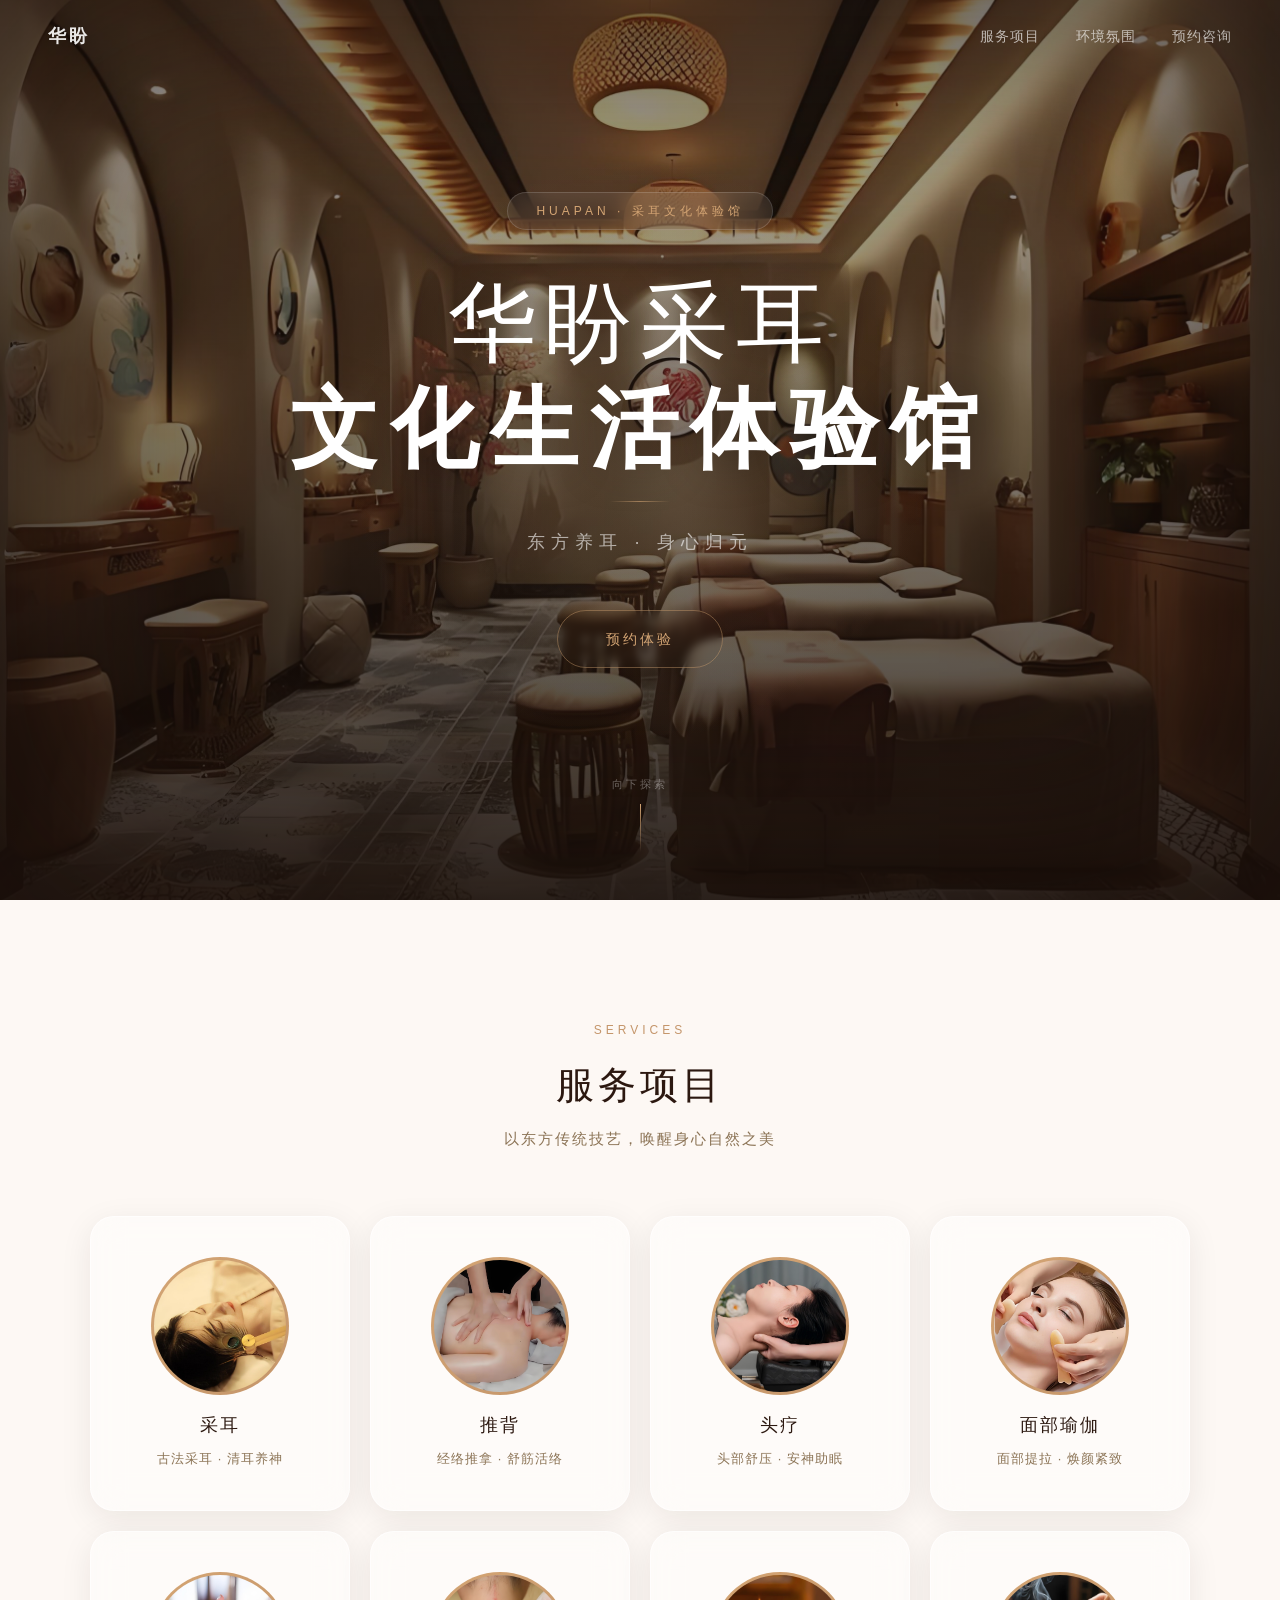
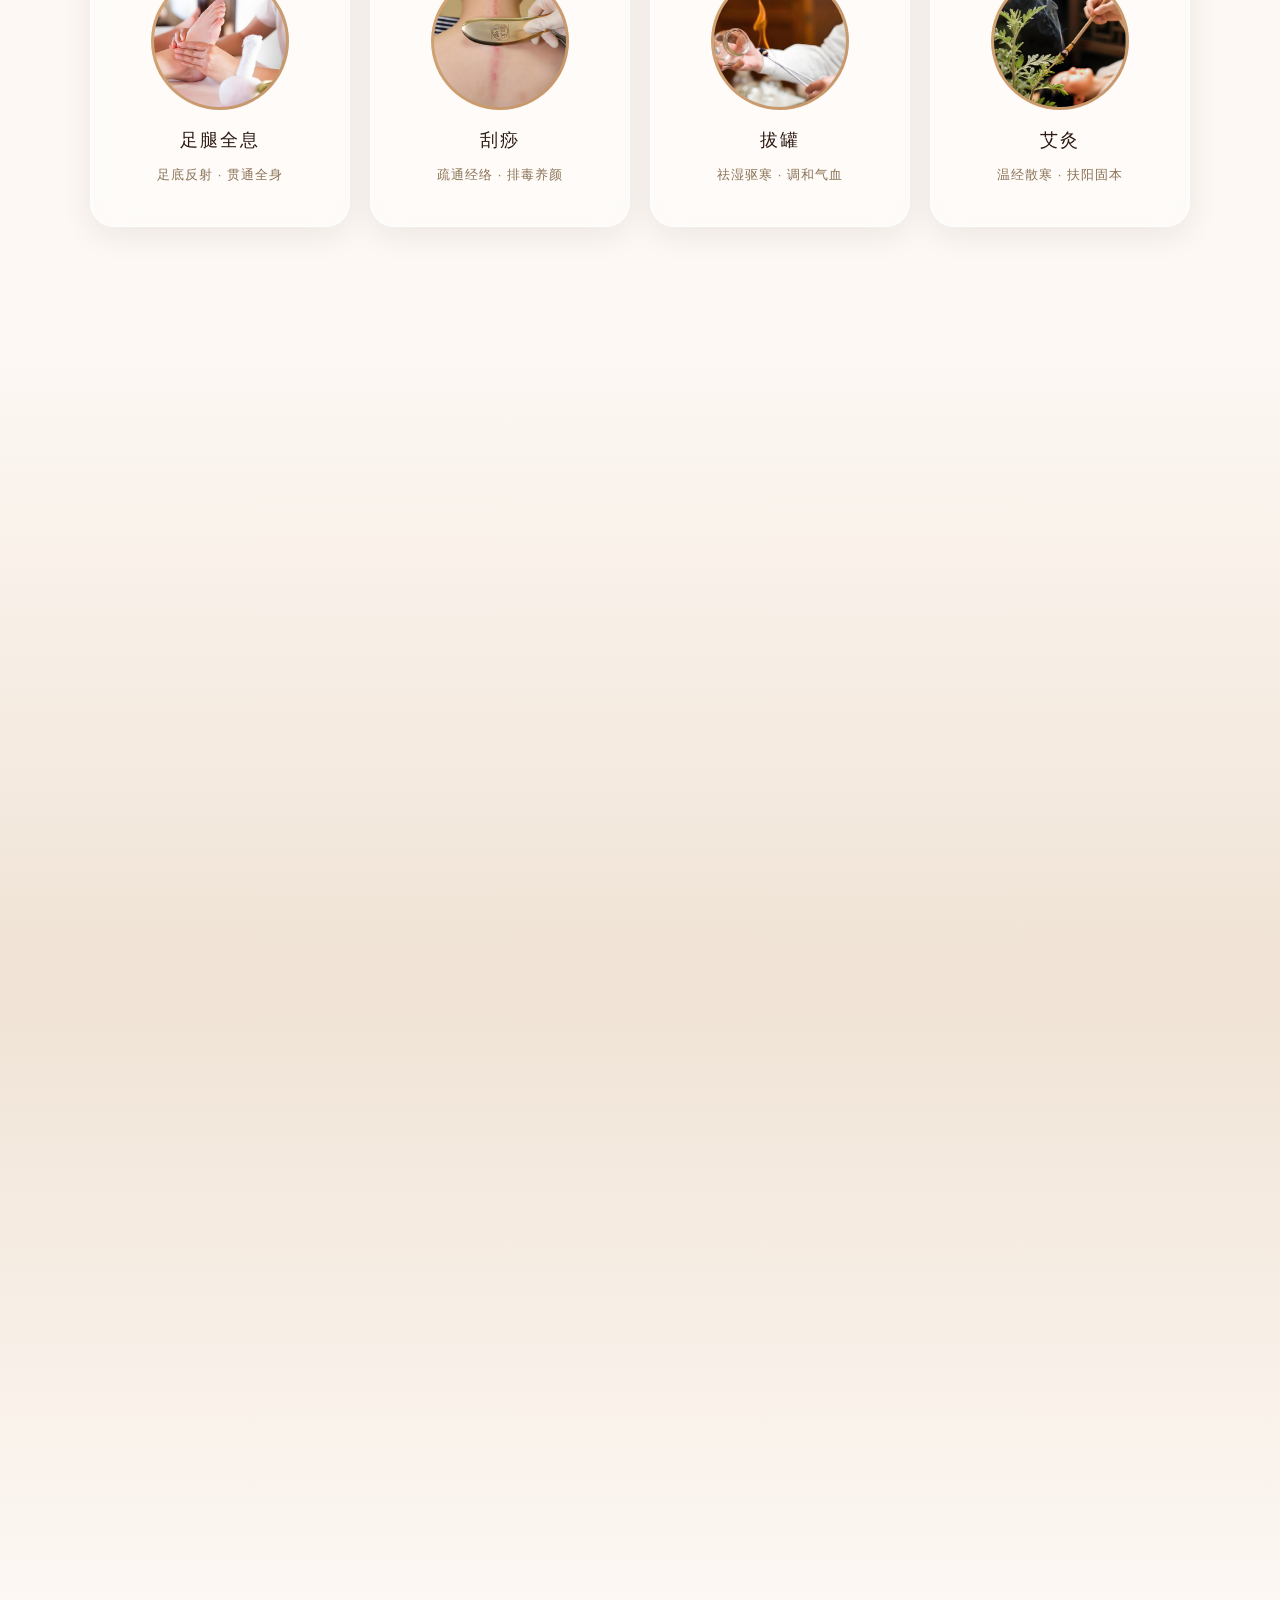
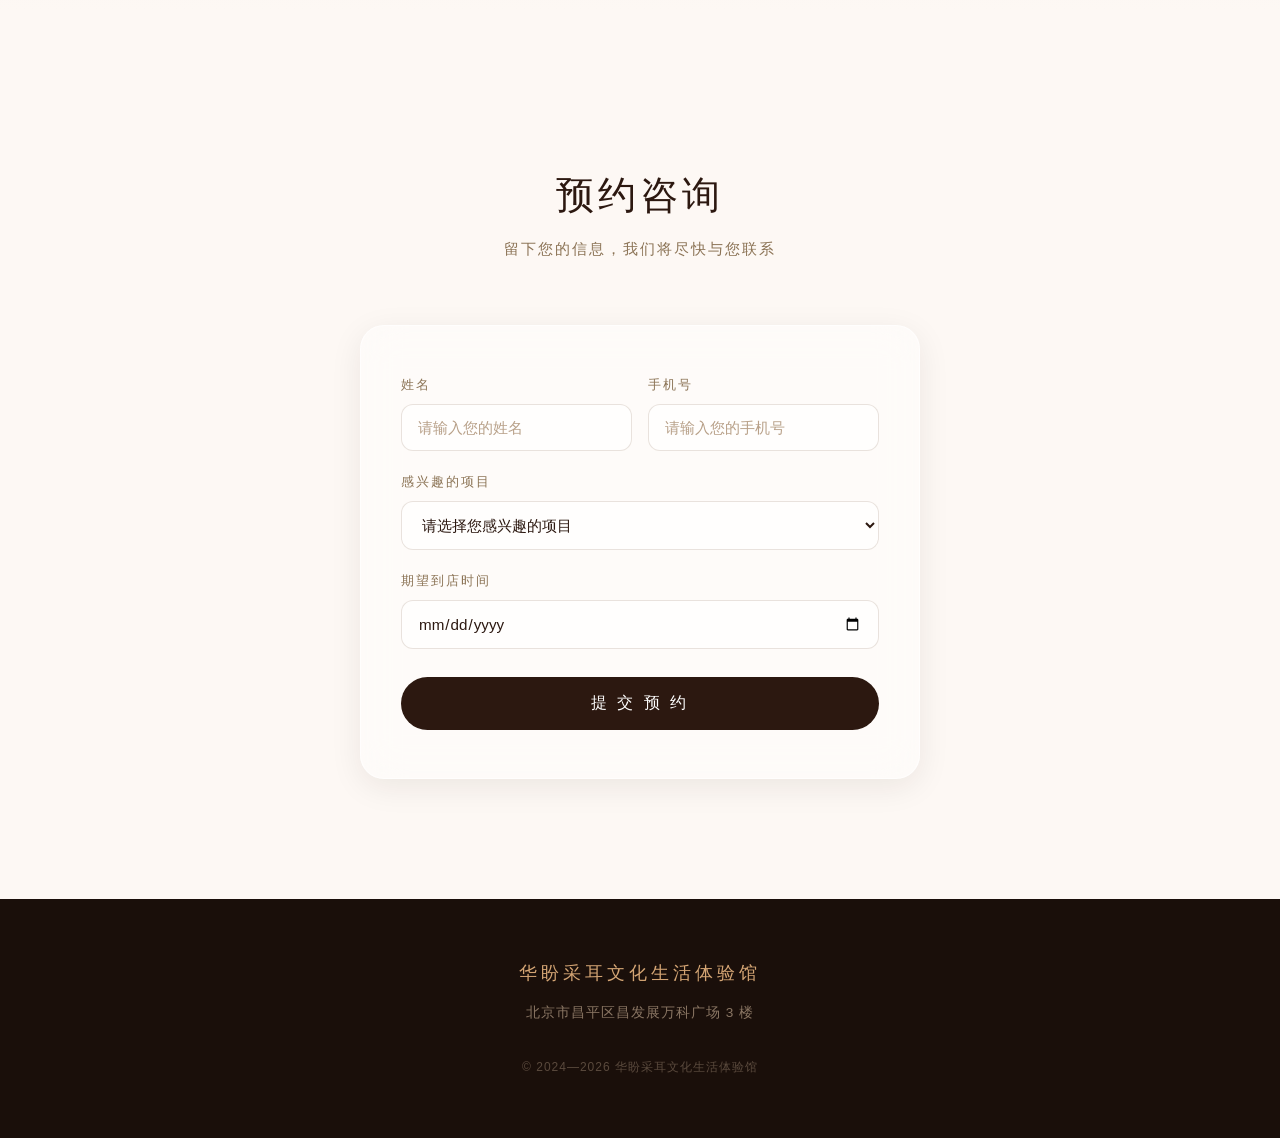
==== index.html @ e4ffefe4 "Add files via upload" ====
<!DOCTYPE html>
<html lang="zh-CN">
<head>
<meta charset="UTF-8">
<meta name="viewport" content="width=device-width, initial-scale=1.0">
<title>华盼采耳文化生活体验馆</title>
<link rel="stylesheet" href="style.css">
</head>
<body>

<!-- Nav -->
<nav id="nav">
  <div class="nav-logo">华盼</div>
  <ul class="nav-links">
    <li><a href="#services">服务项目</a></li>
    <li><a href="#atmosphere">环境氛围</a></li>
    <li><a href="#contact">预约咨询</a></li>
  </ul>
</nav>

<!-- Hero -->
<section class="hero">
  <div class="hero-bg"></div>
  <div class="hero-vignette"></div>
  <div class="hero-glow"></div>
  <div class="hero-content">
    <div class="hero-badge">HUAPAN · 采耳文化体验馆</div>
    <h1>华盼采耳<span>文化生活体验馆</span></h1>
    <div class="hero-divider"></div>
    <p class="hero-slogan">东方养耳 · 身心归元</p>
    <a href="#contact" class="hero-cta">预约体验</a>
  </div>
  <div class="scroll-hint">
    <span>向下探索</span>
    <div class="scroll-line"></div>
  </div>
</section>

<!-- Services -->
<section class="services" id="services">
  <p class="section-label reveal">Services</p>
  <h2 class="section-title reveal">服务项目</h2>
  <p class="section-subtitle reveal">以东方传统技艺，唤醒身心自然之美</p>
  <div class="services-grid">
    <div class="service-card reveal">
      <div class="service-icon"><img src="images/服务/采耳.png" alt="采耳" loading="lazy"></div>
      <h3>采耳</h3>
      <p>古法采耳 · 清耳养神</p>
    </div>
    <div class="service-card reveal">
      <div class="service-icon"><img src="images/服务/背部.png" alt="推背" loading="lazy"></div>
      <h3>推背</h3>
      <p>经络推拿 · 舒筋活络</p>
    </div>
    <div class="service-card reveal">
      <div class="service-icon"><img src="images/服务/头疗.png" alt="头疗" loading="lazy"></div>
      <h3>头疗</h3>
      <p>头部舒压 · 安神助眠</p>
    </div>
    <div class="service-card reveal">
      <div class="service-icon"><img src="images/服务/面部.png" alt="面部瑜伽" loading="lazy"></div>
      <h3>面部瑜伽</h3>
      <p>面部提拉 · 焕颜紧致</p>
    </div>
    <div class="service-card reveal">
      <div class="service-icon"><img src="images/服务/足腿.png" alt="足腿全息" loading="lazy"></div>
      <h3>足腿全息</h3>
      <p>足底反射 · 贯通全身</p>
    </div>
    <div class="service-card reveal">
      <div class="service-icon"><img src="images/服务/刮痧.png" alt="刮痧" loading="lazy"></div>
      <h3>刮痧</h3>
      <p>疏通经络 · 排毒养颜</p>
    </div>
    <div class="service-card reveal">
      <div class="service-icon"><img src="images/服务/拔罐.png" alt="拔罐" loading="lazy"></div>
      <h3>拔罐</h3>
      <p>祛湿驱寒 · 调和气血</p>
    </div>
    <div class="service-card reveal">
      <div class="service-icon"><img src="images/服务/艾灸.png" alt="艾灸" loading="lazy"></div>
      <h3>艾灸</h3>
      <p>温经散寒 · 扶阳固本</p>
    </div>
  </div>
</section>

<!-- Atmosphere -->
<section class="atmosphere" id="atmosphere">
  <p class="section-label reveal">Atmosphere</p>
  <h2 class="section-title reveal">环境氛围</h2>
  <p class="section-subtitle reveal">于繁华都市中，觅一处身心栖息之地</p>
  <div class="atmo-grid">
    <div class="atmo-card reveal">
      <img src="images/3.jpg" alt="雅致空间" loading="lazy">
      <div class="atmo-text"><h3>雅致空间</h3><p>静谧怡人的东方美学空间</p></div>
    </div>
    <div class="atmo-card reveal">
      <img src="images/2.jpg" alt="匠心技艺" loading="lazy">
      <div class="atmo-text"><h3>匠心技艺</h3><p>传承古法，每一触皆用心</p></div>
    </div>
    <div class="atmo-card large reveal">
      <img src="images/广场.png" alt="便利抵达" loading="lazy">
      <div class="atmo-text"><h3>便利抵达</h3><p>北京市昌平区昌发展万科广场3楼，繁华商圈中的静谧角落</p></div>
    </div>
  </div>
</section>

<!-- Contact -->
<section class="contact" id="contact">
  <p class="section-label reveal">Contact</p>
  <h2 class="section-title reveal">预约咨询</h2>
  <p class="section-subtitle reveal">留下您的信息，我们将尽快与您联系</p>
  <div class="form-container reveal">
    <form id="contactForm">
      <div class="form-row">
        <div class="form-group">
          <label>姓名</label>
          <input type="text" name="name" placeholder="请输入您的姓名" required>
        </div>
        <div class="form-group">
          <label>手机号</label>
          <input type="tel" name="phone" placeholder="请输入您的手机号" required pattern="^1[3-9]\d{9}$">
        </div>
      </div>
      <div class="form-group">
        <label>感兴趣的项目</label>
        <select name="interest" required>
          <option value="" disabled selected>请选择您感兴趣的项目</option>
          <option value="采耳">采耳</option>
          <option value="推背">推背</option>
          <option value="头疗">头疗</option>
          <option value="面部瑜伽">面部瑜伽</option>
          <option value="足腿全息">足腿全息</option>
          <option value="刮痧">刮痧</option>
          <option value="拔罐">拔罐</option>
          <option value="艾灸">艾灸</option>
          <option value="综合咨询">综合咨询</option>
        </select>
      </div>
      <div class="form-group">
        <label>期望到店时间</label>
        <input type="date" name="visitDate" required>
      </div>
      <button type="submit" class="form-submit">提 交 预 约</button>
    </form>
    <div class="form-success" id="formSuccess">
      <svg viewBox="0 0 56 56" fill="none"><circle cx="28" cy="28" r="26" stroke="currentColor" stroke-width="2"/><path d="M18 28l7 7 13-13" stroke="currentColor" stroke-width="2" stroke-linecap="round" stroke-linejoin="round"/></svg>
      <h3>提交成功</h3>
      <p>感谢您的关注，我们将尽快与您联系</p>
    </div>
  </div>
</section>

<!-- Footer -->
<footer>
  <div class="footer-brand">华盼采耳文化生活体验馆</div>
  <div class="footer-addr">北京市昌平区昌发展万科广场 3 楼</div>
  <div class="footer-copy">© 2024—2026 华盼采耳文化生活体验馆</div>
</footer>

<script src="script.js"></script>
</body>
</html>
---- style.css ----
*, *::before, *::after { box-sizing: border-box; margin: 0; padding: 0; }

:root {
  --wood-deep: #1A0F0A;
  --wood-dark: #2C1810;
  --wood-mid: #6B4226;
  --wood-warm: #A67C52;
  --wood-light: #C4956A;
  --wood-gold: #D4A574;
  --bg-cream: #FDF8F4;
  --bg-warm: #F5EDE4;
  --white: #FFFFFF;
  --glass-bg: rgba(255, 255, 255, 0.45);
  --glass-border: rgba(255, 255, 255, 0.6);
  --glass-shadow: 0 8px 32px rgba(44, 24, 16, 0.08);
  --text-primary: #2C1810;
  --text-secondary: #8B7355;
  --text-light: #B8A088;
  --accent: #D4A574;
  --radius-lg: 24px;
  --radius-md: 16px;
  --radius-sm: 12px;
}

html { scroll-behavior: smooth; font-size: 16px; }

body {
  font-family: "PingFang SC", "Hiragino Sans GB", "Microsoft YaHei", -apple-system, BlinkMacSystemFont, sans-serif;
  color: var(--text-primary);
  background: var(--bg-cream);
  line-height: 1.7;
  -webkit-font-smoothing: antialiased;
  overflow-x: hidden;
}

/* ===== Nav ===== */
nav {
  position: fixed; top: 0; left: 0; right: 0; z-index: 100;
  padding: 0 48px; height: 72px;
  display: flex; align-items: center; justify-content: space-between;
  transition: all 0.5s cubic-bezier(0.16, 1, 0.3, 1);
}
nav.scrolled {
  background: rgba(253, 248, 244, 0.88);
  backdrop-filter: saturate(180%) blur(20px);
  -webkit-backdrop-filter: saturate(180%) blur(20px);
  border-bottom: 1px solid rgba(107, 66, 38, 0.08);
  height: 60px;
}
nav.scrolled .nav-logo { color: var(--wood-dark); }
nav.scrolled .nav-links a { color: var(--text-secondary); }
.nav-logo { font-size: 1.15rem; font-weight: 600; color: rgba(255,255,255,0.9); letter-spacing: 3px; transition: color 0.4s; }
.nav-links { display: flex; gap: 36px; list-style: none; }
.nav-links a {
  text-decoration: none; color: rgba(255,255,255,0.65);
  font-size: 0.875rem; transition: color 0.3s; letter-spacing: 1px;
}
.nav-links a:hover { color: var(--wood-gold); }

/* ===== Hero ===== */
.hero {
  min-height: 100vh; display: flex; align-items: center; justify-content: center;
  text-align: center; position: relative; padding: 80px 40px 120px;
  overflow: hidden;
}
.hero-bg {
  position: absolute; inset: 0; z-index: 0;
  background: url('images/头图.jpg') center/cover no-repeat;
}
.hero-bg::after {
  content: ''; position: absolute; inset: 0;
  background: linear-gradient(180deg, rgba(26,15,10,0.3) 0%, rgba(26,15,10,0.55) 50%, rgba(26,15,10,0.85) 100%);
}
.hero-vignette {
  position: absolute; inset: 0; z-index: 1; pointer-events: none;
  box-shadow: inset 0 0 200px 60px rgba(26,15,10,0.6);
}
.hero-glow {
  position: absolute; top: 50%; left: 50%; transform: translate(-50%, -50%);
  width: 600px; height: 600px; z-index: 1; pointer-events: none;
  background: radial-gradient(circle, rgba(212,165,116,0.08) 0%, transparent 70%);
  animation: pulseGlow 6s ease-in-out infinite;
}
@keyframes pulseGlow {
  0%, 100% { opacity: 0.6; transform: translate(-50%, -50%) scale(1); }
  50% { opacity: 1; transform: translate(-50%, -50%) scale(1.1); }
}
.hero-content { position: relative; z-index: 2; max-width: 860px; }
.hero-badge {
  display: inline-block; padding: 8px 28px;
  background: rgba(255, 255, 255, 0.08); backdrop-filter: blur(12px);
  -webkit-backdrop-filter: blur(12px);
  border: 1px solid rgba(255, 255, 255, 0.15);
  border-radius: 100px; font-size: 0.75rem; color: var(--wood-gold);
  letter-spacing: 4px; margin-bottom: 40px; text-transform: uppercase;
}
.hero h1 {
  font-size: clamp(2.8rem, 7vw, 5.5rem); font-weight: 200;
  color: var(--white); letter-spacing: 8px; line-height: 1.2; margin-bottom: 20px;
  text-shadow: 0 4px 40px rgba(0,0,0,0.3);
}
.hero h1 span { display: block; font-weight: 600; letter-spacing: 12px; }
.hero-divider {
  width: 60px; height: 1px; background: linear-gradient(90deg, transparent, var(--wood-gold), transparent);
  margin: 0 auto 24px; opacity: 0.6;
}
.hero-slogan {
  font-size: clamp(0.95rem, 2vw, 1.15rem); color: rgba(255,255,255,0.6);
  letter-spacing: 6px; font-weight: 300; margin-bottom: 52px;
}
.hero-cta {
  display: inline-flex; align-items: center; gap: 12px;
  padding: 16px 48px;
  background: transparent; color: var(--wood-gold);
  border: 1px solid rgba(212, 165, 116, 0.4);
  border-radius: 100px; font-size: 0.9rem; cursor: pointer;
  letter-spacing: 3px; transition: all 0.4s cubic-bezier(0.16, 1, 0.3, 1); text-decoration: none;
  backdrop-filter: blur(4px);
}
.hero-cta:hover {
  background: var(--wood-gold); color: var(--wood-deep);
  border-color: var(--wood-gold);
  transform: translateY(-2px); box-shadow: 0 12px 40px rgba(212, 165, 116, 0.25);
}
.scroll-hint {
  position: absolute; bottom: 48px; left: 50%; transform: translateX(-50%); z-index: 2;
  display: flex; flex-direction: column; align-items: center; gap: 10px;
  color: rgba(255,255,255,0.35); font-size: 0.7rem; letter-spacing: 3px;
}
.scroll-line { width: 1px; height: 48px; background: linear-gradient(to bottom, var(--wood-gold), transparent); animation: scrollHint 2.5s ease infinite; }
@keyframes scrollHint {
  0%, 100% { transform: scaleY(1); opacity: 0.4; }
  50% { transform: scaleY(1.3); opacity: 0.9; }
}

/* ===== Section Common ===== */
section { padding: 120px 40px; }
.section-label {
  text-align: center; font-size: 0.75rem; letter-spacing: 4px;
  color: var(--wood-light); text-transform: uppercase; margin-bottom: 12px;
}
.section-title {
  text-align: center; font-size: clamp(1.8rem, 3vw, 2.5rem);
  font-weight: 300; color: var(--wood-dark); letter-spacing: 4px; margin-bottom: 8px;
}
.section-subtitle {
  text-align: center; color: var(--text-secondary); font-size: 0.95rem;
  letter-spacing: 2px; margin-bottom: 64px; font-weight: 300;
}

/* ===== Services ===== */
.services { background: var(--bg-cream); }
.services-grid {
  display: grid; grid-template-columns: repeat(4, 1fr); gap: 20px;
  max-width: 1100px; margin: 0 auto;
}
.service-card {
  background: var(--glass-bg); backdrop-filter: blur(16px);
  -webkit-backdrop-filter: blur(16px);
  border: 1px solid var(--glass-border);
  border-radius: var(--radius-lg);
  padding: 40px 24px; text-align: center;
  transition: all 0.4s cubic-bezier(0.16, 1, 0.3, 1);
  cursor: default;
  box-shadow: var(--glass-shadow);
}
.service-card:hover {
  transform: translateY(-8px);
  box-shadow: 0 20px 48px rgba(44, 24, 16, 0.12);
  background: rgba(255, 255, 255, 0.65);
}
.service-icon {
  width: 138px; height: 138px; margin: 0 auto 16px;
  display: flex; align-items: center; justify-content: center;
  background: linear-gradient(135deg, var(--wood-gold), var(--wood-light));
  border-radius: 50%; overflow: hidden; padding: 3px;
}
.service-icon img {
  width: 100%; height: 100%; object-fit: cover; border-radius: 50%; display: block;
}
.service-card h3 {
  font-size: 1.1rem; font-weight: 500; color: var(--wood-dark);
  letter-spacing: 2px; margin-bottom: 8px;
}
.service-card p { font-size: 0.8rem; color: var(--text-secondary); letter-spacing: 1px; }

/* ===== Atmosphere ===== */
.atmosphere {
  background: linear-gradient(180deg, var(--bg-cream) 0%, #F0E3D5 50%, var(--bg-cream) 100%);
  position: relative; overflow: hidden;
}
.atmo-grid {
  display: grid; grid-template-columns: 1fr 1fr; gap: 24px;
  max-width: 1000px; margin: 0 auto;
}
.atmo-card {
  border-radius: var(--radius-lg); overflow: hidden; position: relative;
  aspect-ratio: 4/3; box-shadow: var(--glass-shadow);
}
.atmo-card img {
  width: 100%; height: 100%; object-fit: cover;
  transition: transform 0.6s cubic-bezier(0.16, 1, 0.3, 1);
}
.atmo-card:hover img { transform: scale(1.06); }
.atmo-card.large { grid-column: 1 / -1; aspect-ratio: 16/7; }
.atmo-text {
  position: absolute; bottom: 0; left: 0; right: 0;
  padding: 40px 32px;
  background: linear-gradient(to top, rgba(26,15,10,0.7) 0%, rgba(26,15,10,0.2) 60%, transparent 100%);
  color: var(--white);
  transition: padding 0.3s;
}
.atmo-card:hover .atmo-text { padding-bottom: 48px; }
.atmo-text h3 { font-size: 1.3rem; font-weight: 400; letter-spacing: 3px; margin-bottom: 4px; }
.atmo-text p { font-size: 0.85rem; opacity: 0.85; letter-spacing: 1px; }

/* ===== Form ===== */
.contact { background: var(--bg-cream); }
.form-container {
  max-width: 560px; margin: 0 auto;
  background: var(--glass-bg); backdrop-filter: blur(20px);
  -webkit-backdrop-filter: blur(20px);
  border: 1px solid var(--glass-border);
  border-radius: var(--radius-lg);
  padding: 48px 40px;
  box-shadow: var(--glass-shadow);
}
.form-row { display: grid; grid-template-columns: 1fr 1fr; gap: 16px; }
.form-group { margin-bottom: 20px; }
.form-group.full { grid-column: 1 / -1; }
.form-group label {
  display: block; font-size: 0.8rem; color: var(--text-secondary);
  letter-spacing: 2px; margin-bottom: 8px;
}
.form-group input,
.form-group select {
  width: 100%; padding: 14px 16px;
  background: rgba(255, 255, 255, 0.7); border: 1px solid rgba(107, 66, 38, 0.15);
  border-radius: var(--radius-sm); font-size: 0.95rem; color: var(--text-primary);
  font-family: inherit; transition: all 0.3s; outline: none;
}
.form-group input:focus,
.form-group select:focus {
  border-color: var(--wood-light); background: var(--white);
  box-shadow: 0 0 0 3px rgba(196, 149, 106, 0.12);
}
.form-group input::placeholder { color: var(--text-light); }
.form-submit {
  width: 100%; padding: 16px; margin-top: 8px;
  background: var(--wood-dark); color: var(--white);
  border: none; border-radius: 100px; font-size: 1rem;
  cursor: pointer; letter-spacing: 3px; font-family: inherit;
  transition: all 0.3s;
}
.form-submit:hover { background: var(--wood-mid); transform: translateY(-2px); box-shadow: 0 12px 32px rgba(44, 24, 16, 0.2); }
.form-submit:disabled { opacity: 0.5; cursor: not-allowed; transform: none; }
.form-success {
  display: none; text-align: center; padding: 32px 0;
}
.form-success.show { display: block; }
.form-success svg { width: 56px; height: 56px; color: var(--wood-light); margin-bottom: 16px; }
.form-success h3 { font-size: 1.3rem; font-weight: 400; color: var(--wood-dark); letter-spacing: 2px; margin-bottom: 8px; }
.form-success p { color: var(--text-secondary); font-size: 0.9rem; }

/* ===== Footer ===== */
footer {
  padding: 60px 40px; text-align: center; background: var(--wood-deep); color: var(--text-light);
}
footer .footer-brand { font-size: 1.1rem; letter-spacing: 4px; color: var(--wood-gold); margin-bottom: 12px; }
footer .footer-addr { font-size: 0.85rem; letter-spacing: 1px; line-height: 1.8; opacity: 0.7; }
footer .footer-copy { margin-top: 32px; font-size: 0.75rem; opacity: 0.4; letter-spacing: 1px; }

/* ===== Animations ===== */
.reveal { opacity: 0; transform: translateY(40px); transition: all 0.8s cubic-bezier(0.16, 1, 0.3, 1); }
.reveal.visible { opacity: 1; transform: translateY(0); }

/* ===== Responsive ===== */
@media (max-width: 900px) {
  .services-grid { grid-template-columns: repeat(2, 1fr); }
  .atmo-grid { grid-template-columns: 1fr; }
  .form-row { grid-template-columns: 1fr; }
  nav { padding: 0 24px; }
  section { padding: 80px 20px; }
  .hero { padding: 60px 20px 100px; }
  .form-container { padding: 32px 24px; }
}
@media (max-width: 480px) {
  .services-grid { grid-template-columns: 1fr; }
  .nav-links { display: none; }
  .hero h1 { letter-spacing: 4px; }
  .hero h1 span { letter-spacing: 6px; }
}
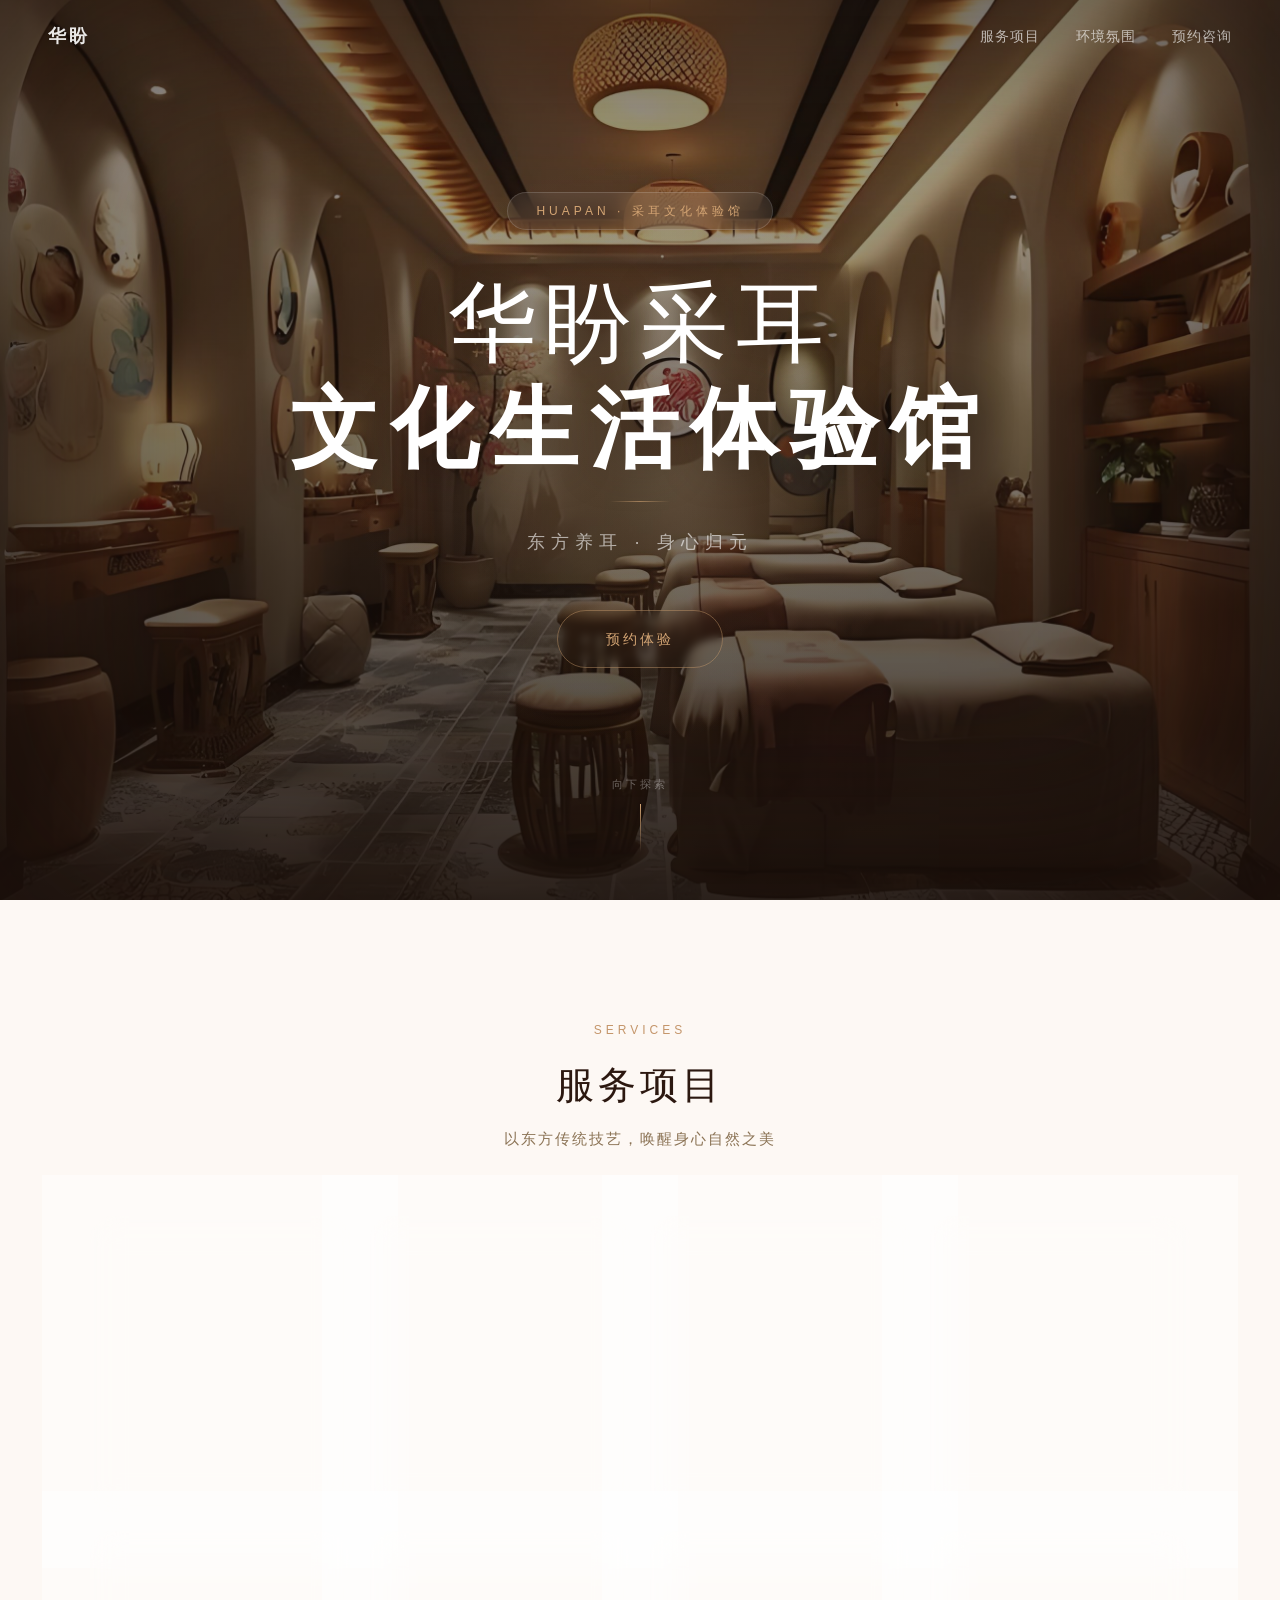
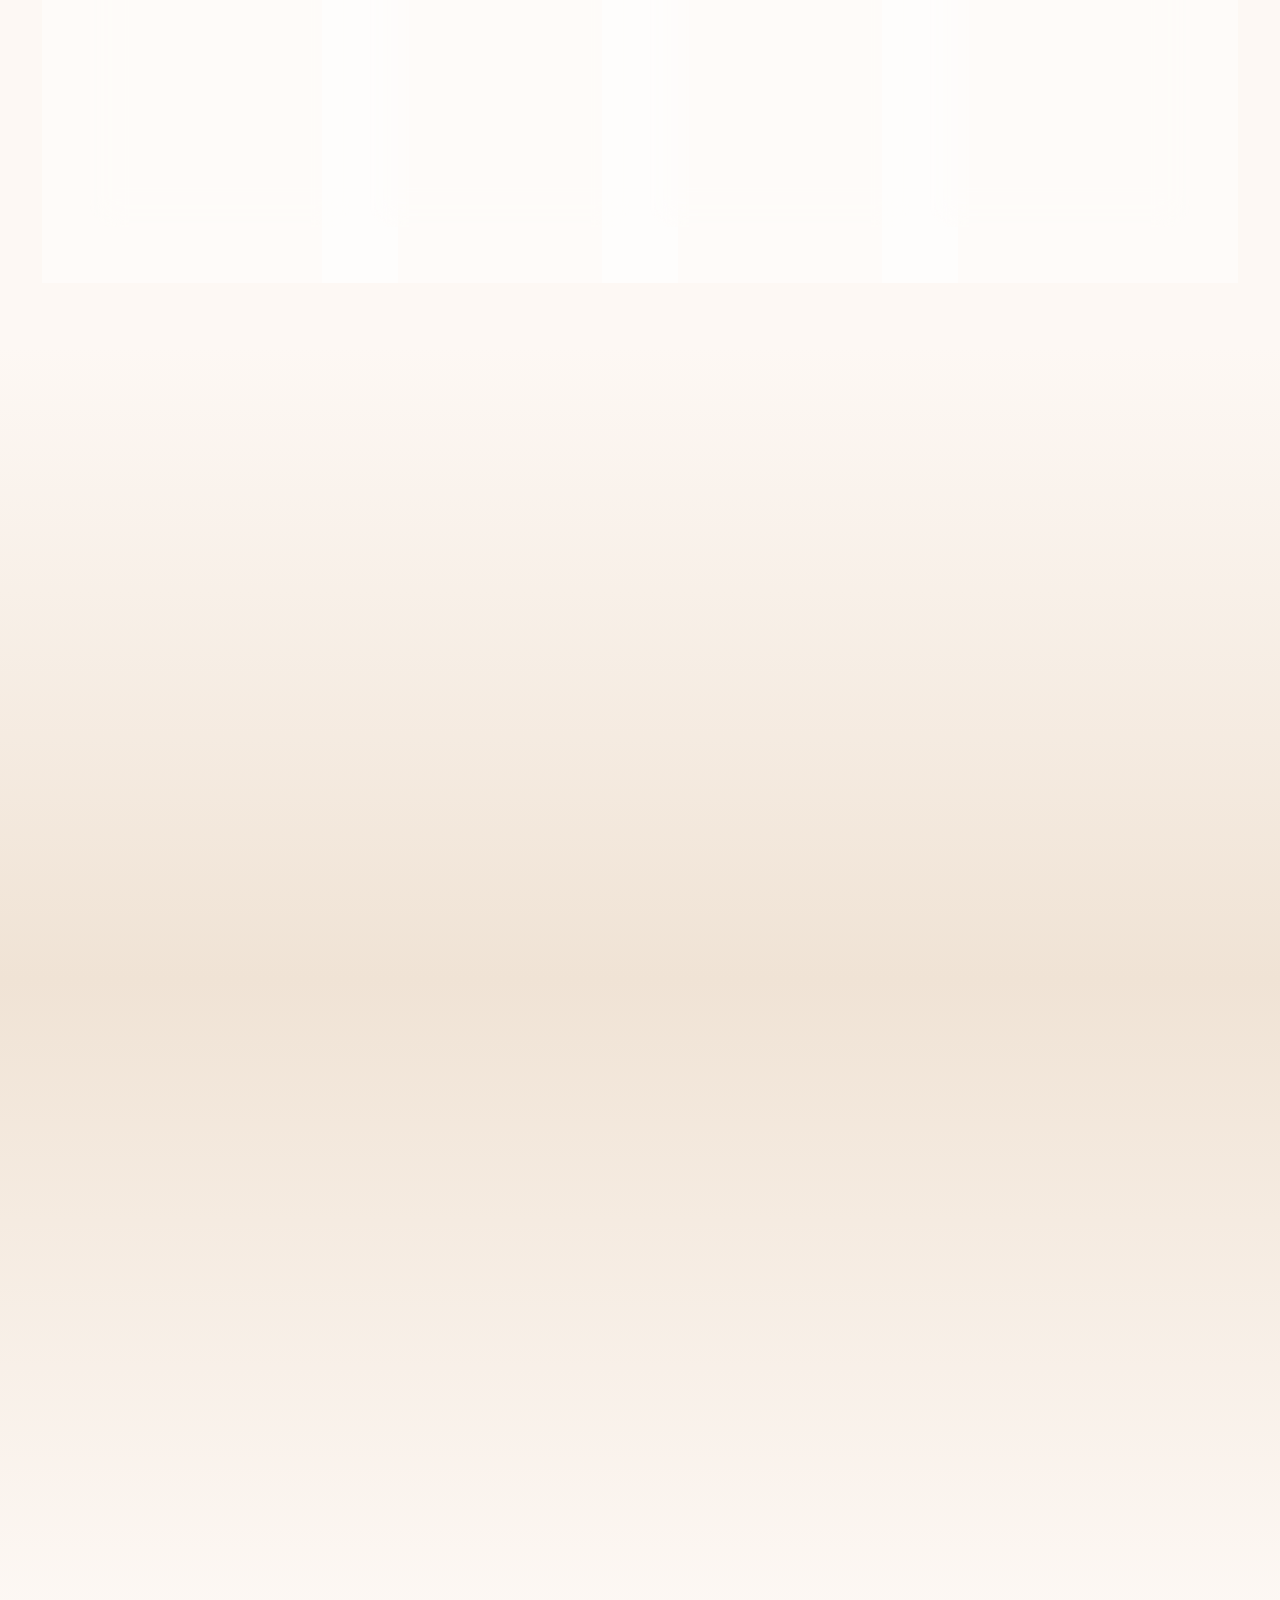
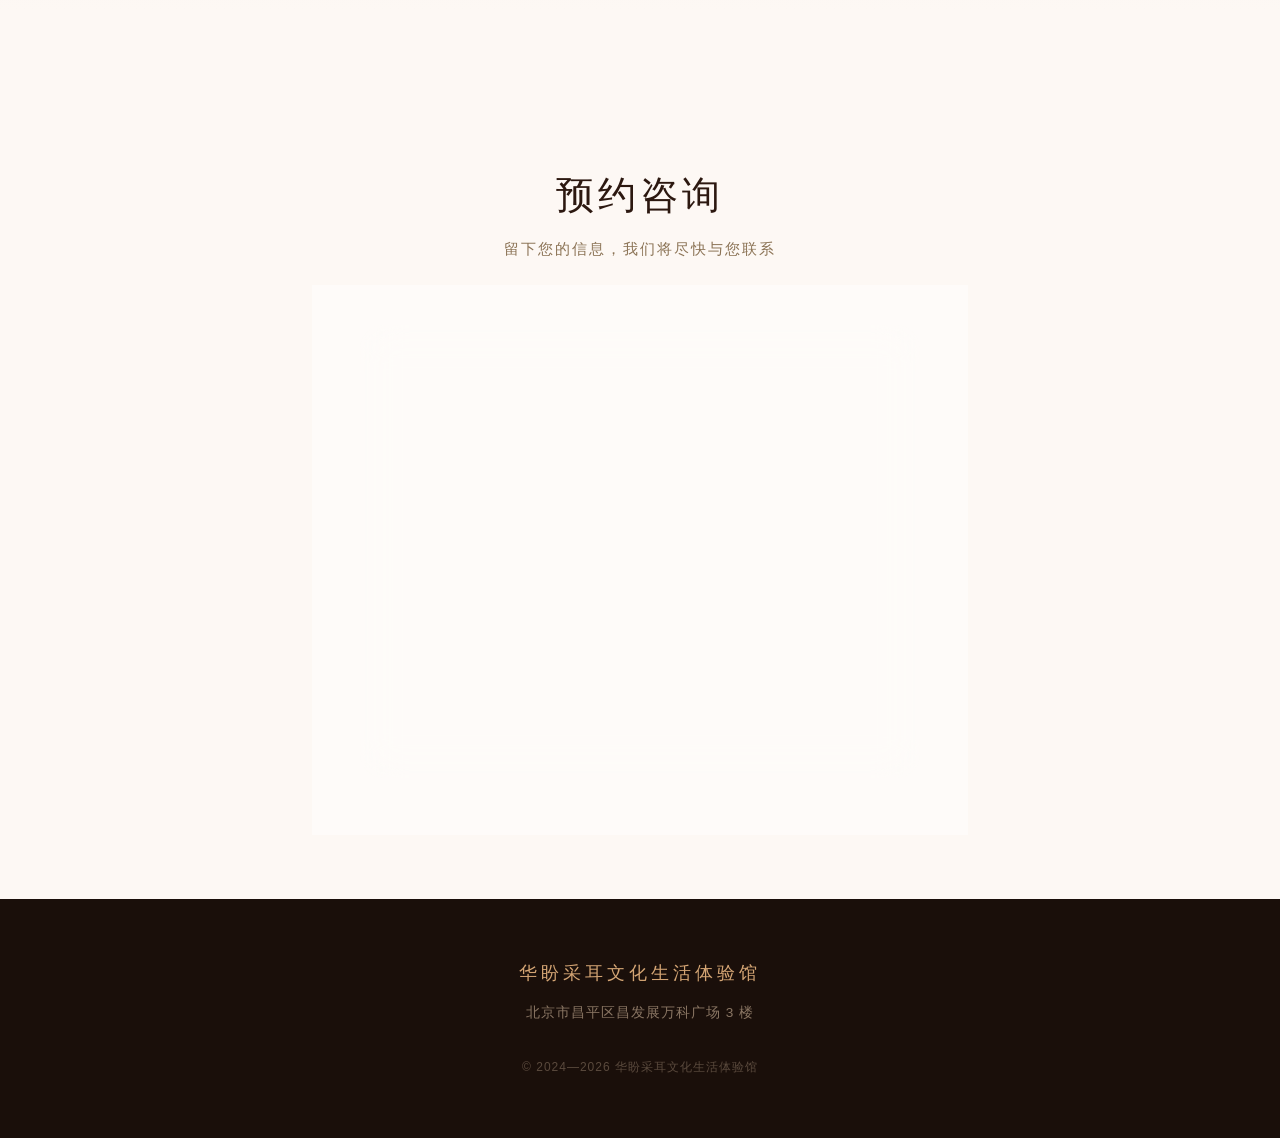
==== commit dab178e7: "更换了几个字" ====
--- a/index.html
+++ b/index.html
@@ -101,7 +101,7 @@
     </div>
     <div class="atmo-card large reveal">
       <img src="images/广场.png" alt="便利抵达" loading="lazy">
-      <div class="atmo-text"><h3>便利抵达</h3><p>北京市昌平区昌发展万科广场3楼，繁华商圈中的静谧角落</p></div>
+      <div class="atmo-text"><h3>便利抵达</h3><p>北京市昌平区昌发展万科广场3楼，繁华商圈中享受静谧与轻松</p></div>
     </div>
   </div>
 </section>
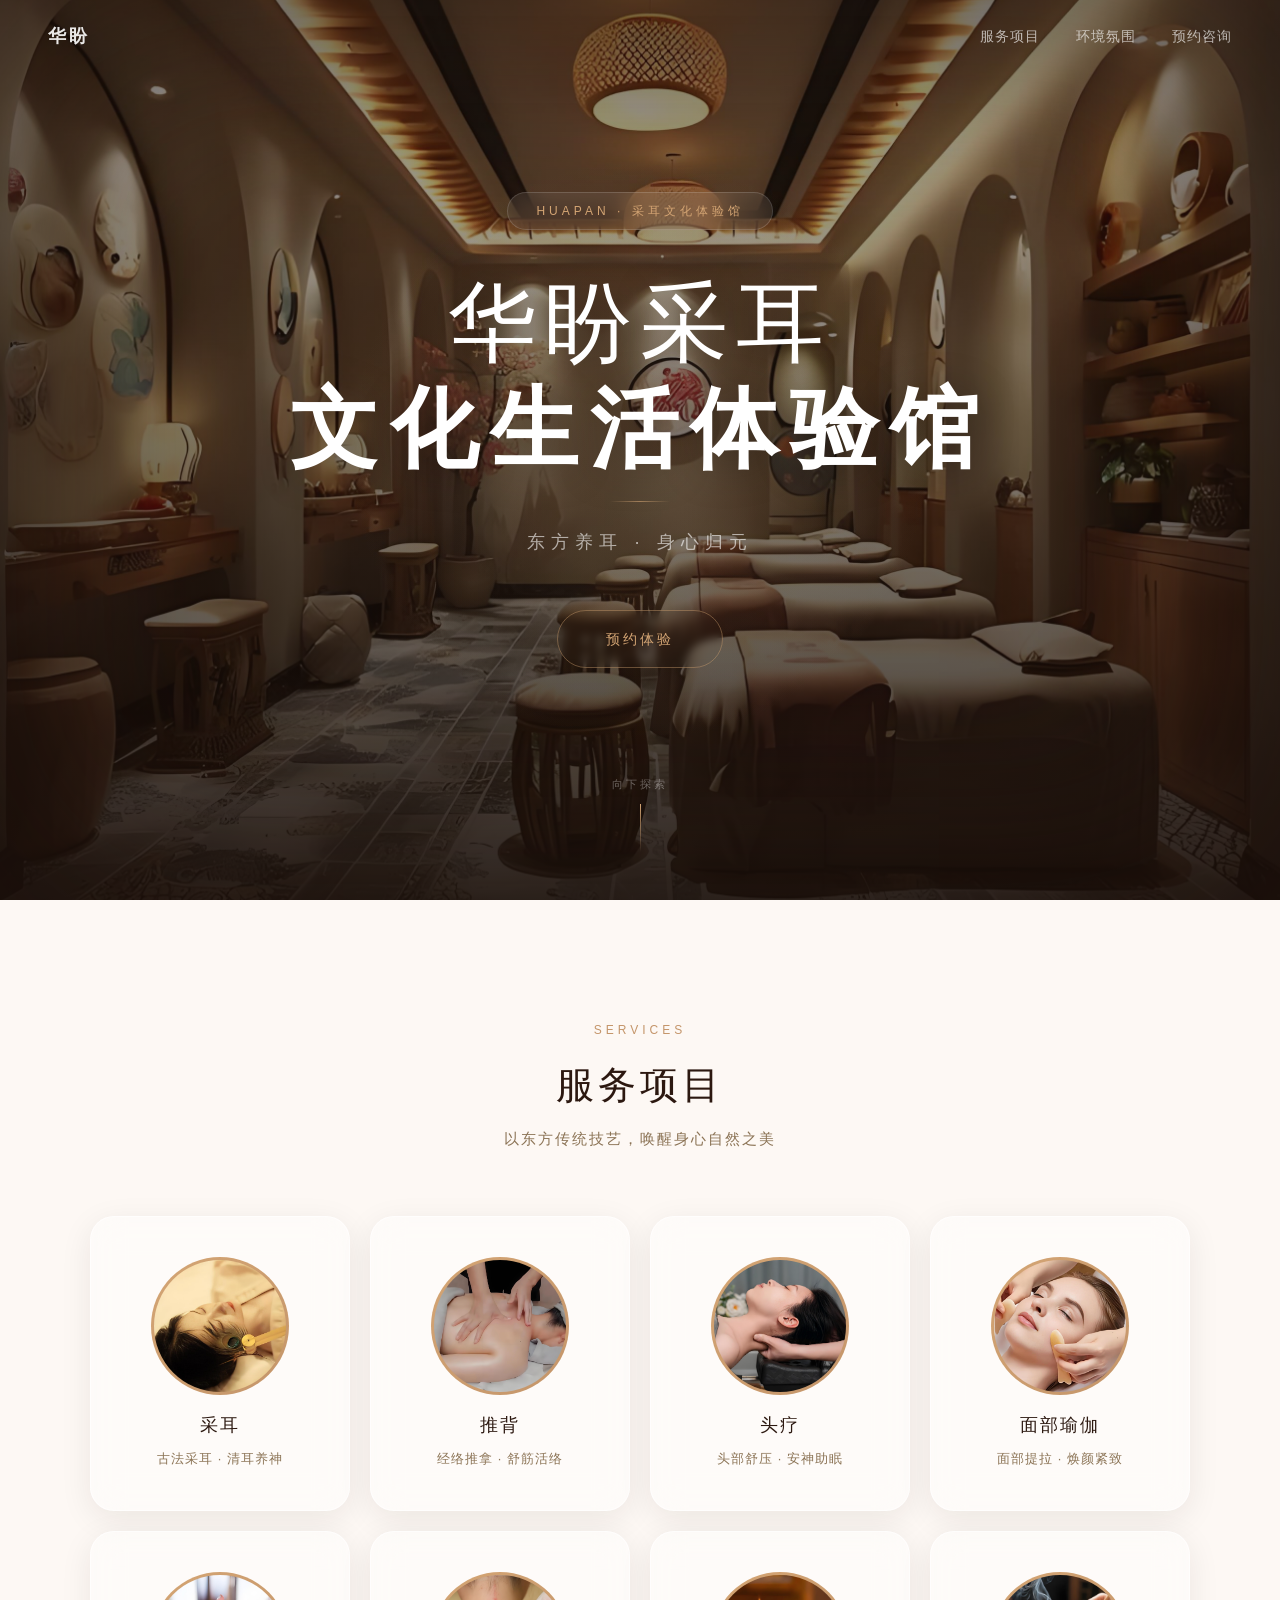
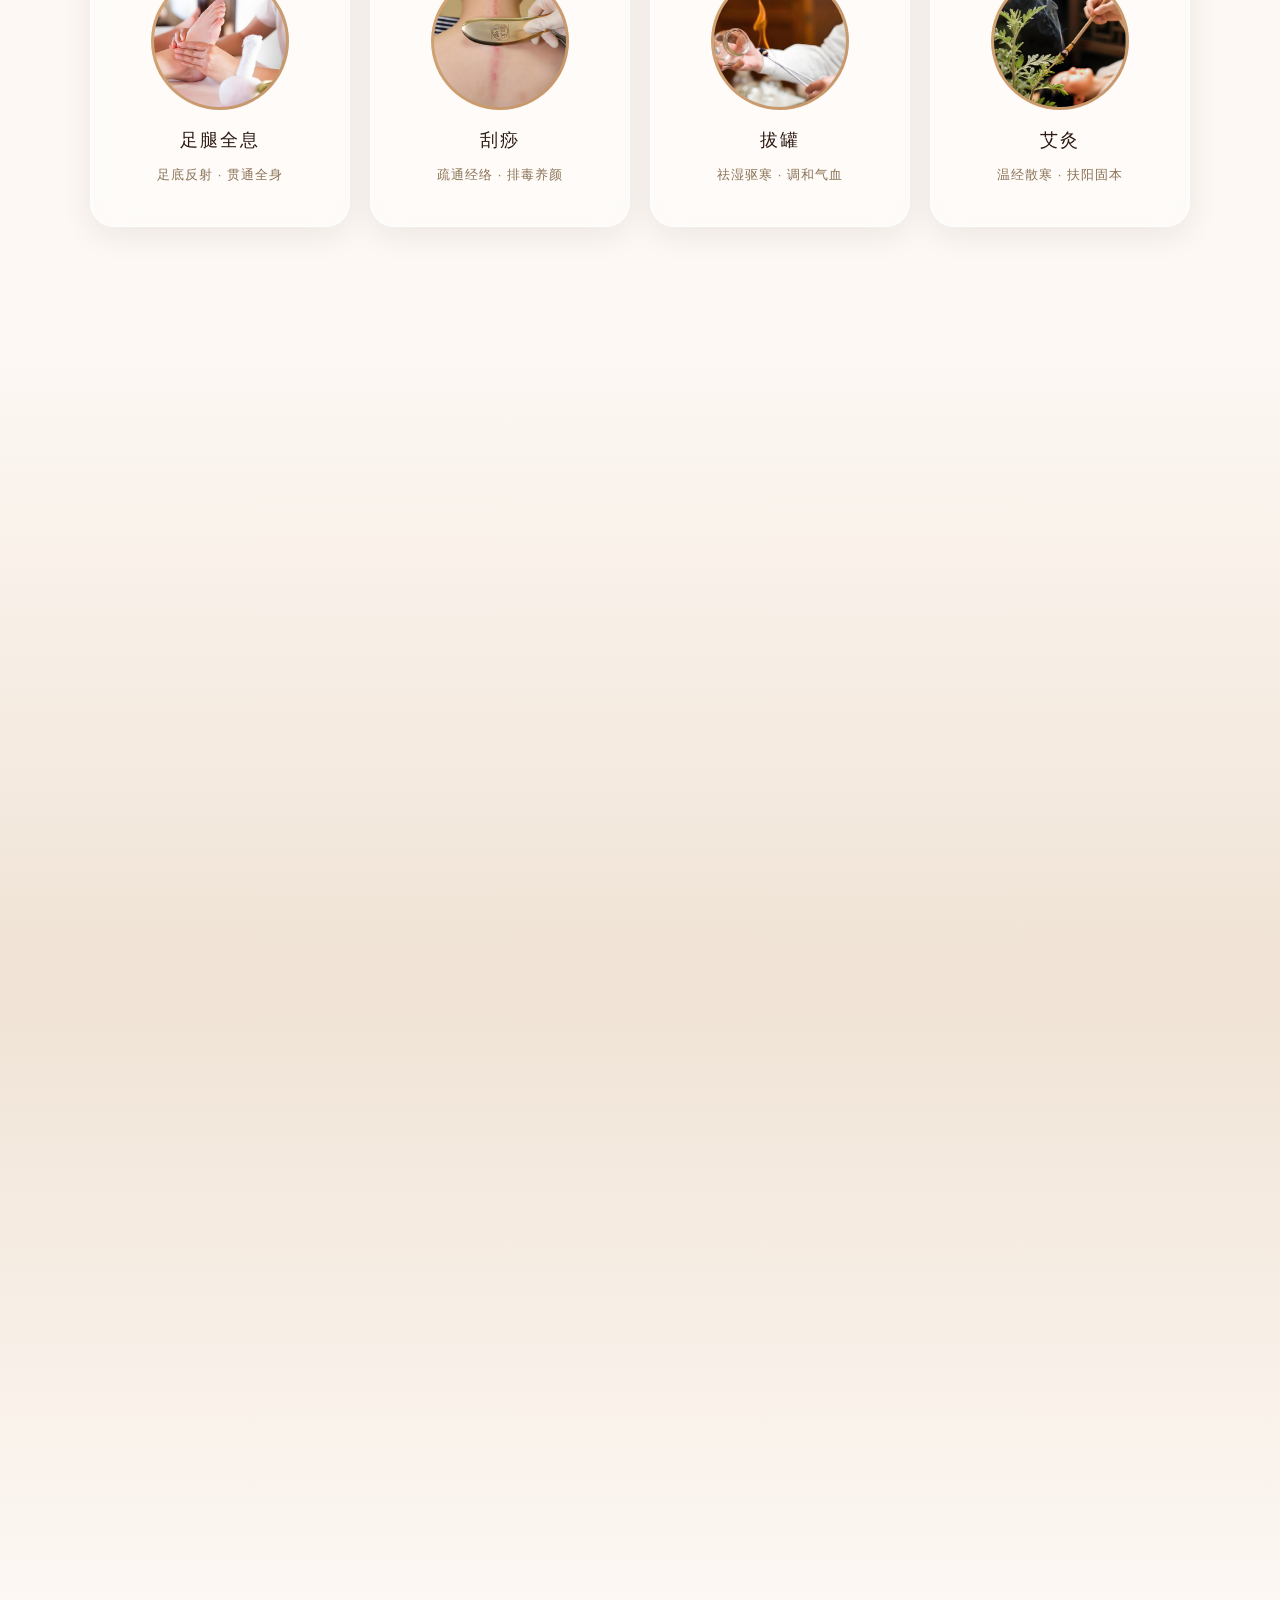
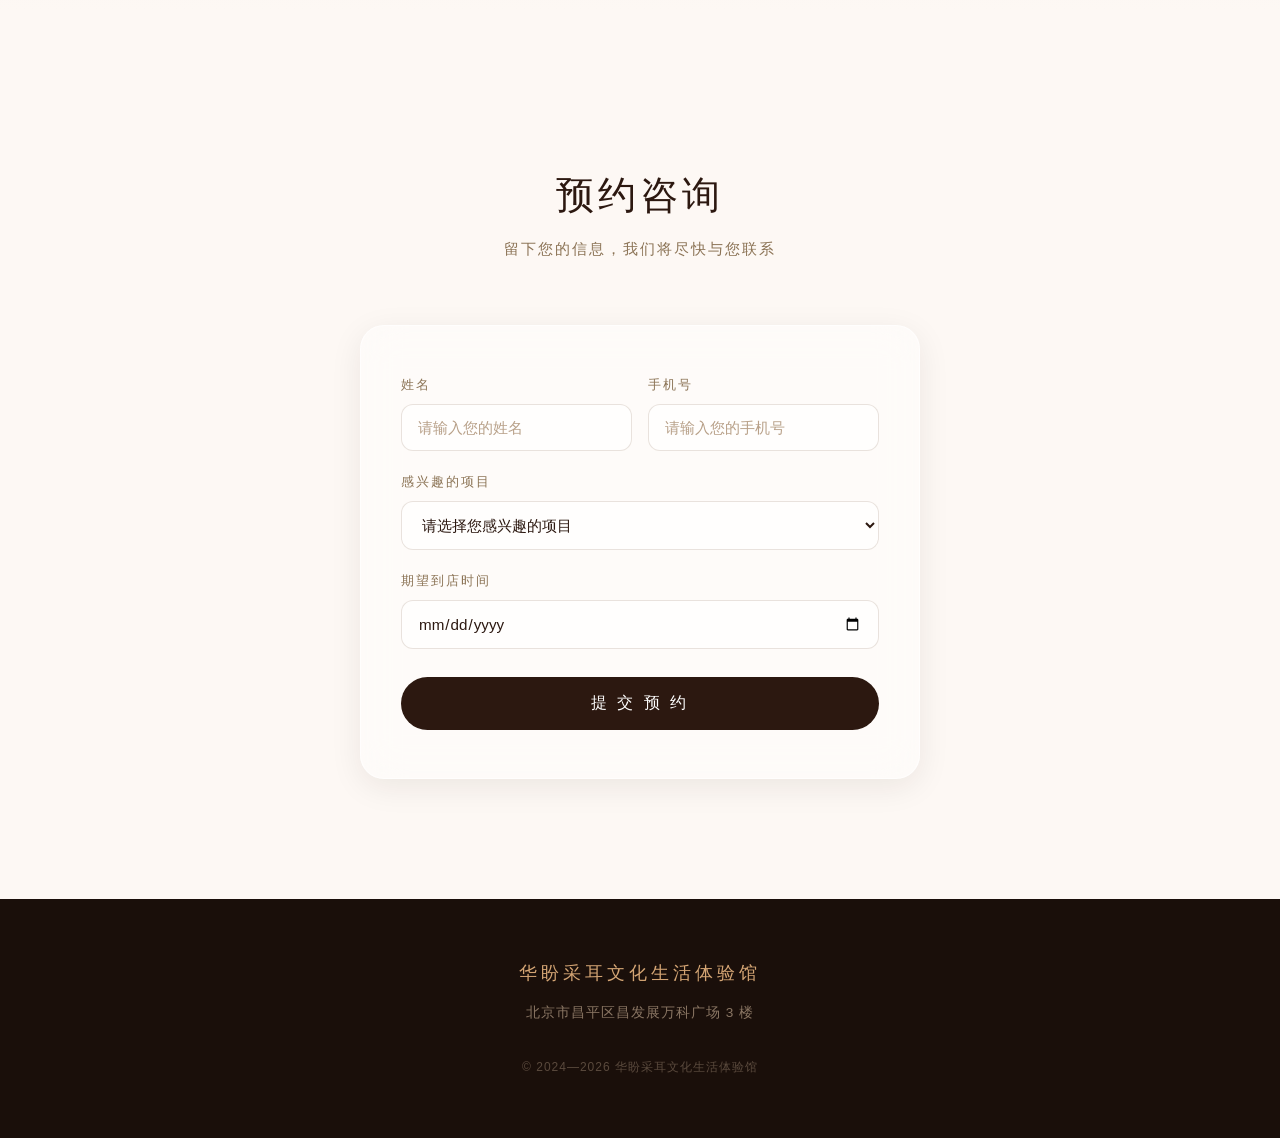
==== commit 217e1d14: "更换文字表述" ====
--- a/index.html
+++ b/index.html
@@ -101,7 +101,7 @@
     </div>
     <div class="atmo-card large reveal">
       <img src="images/广场.png" alt="便利抵达" loading="lazy">
-      <div class="atmo-text"><h3>便利抵达</h3><p>北京市昌平区昌发展万科广场3楼，繁华商圈中享受静谧与轻松</p></div>
+      <div class="atmo-text"><h3>便利抵达，13号地铁站龙泽站</h3><p>北京市昌平区昌发展万科广场3楼，繁华商圈中享受静谧与轻松</p></div>
     </div>
   </div>
 </section>
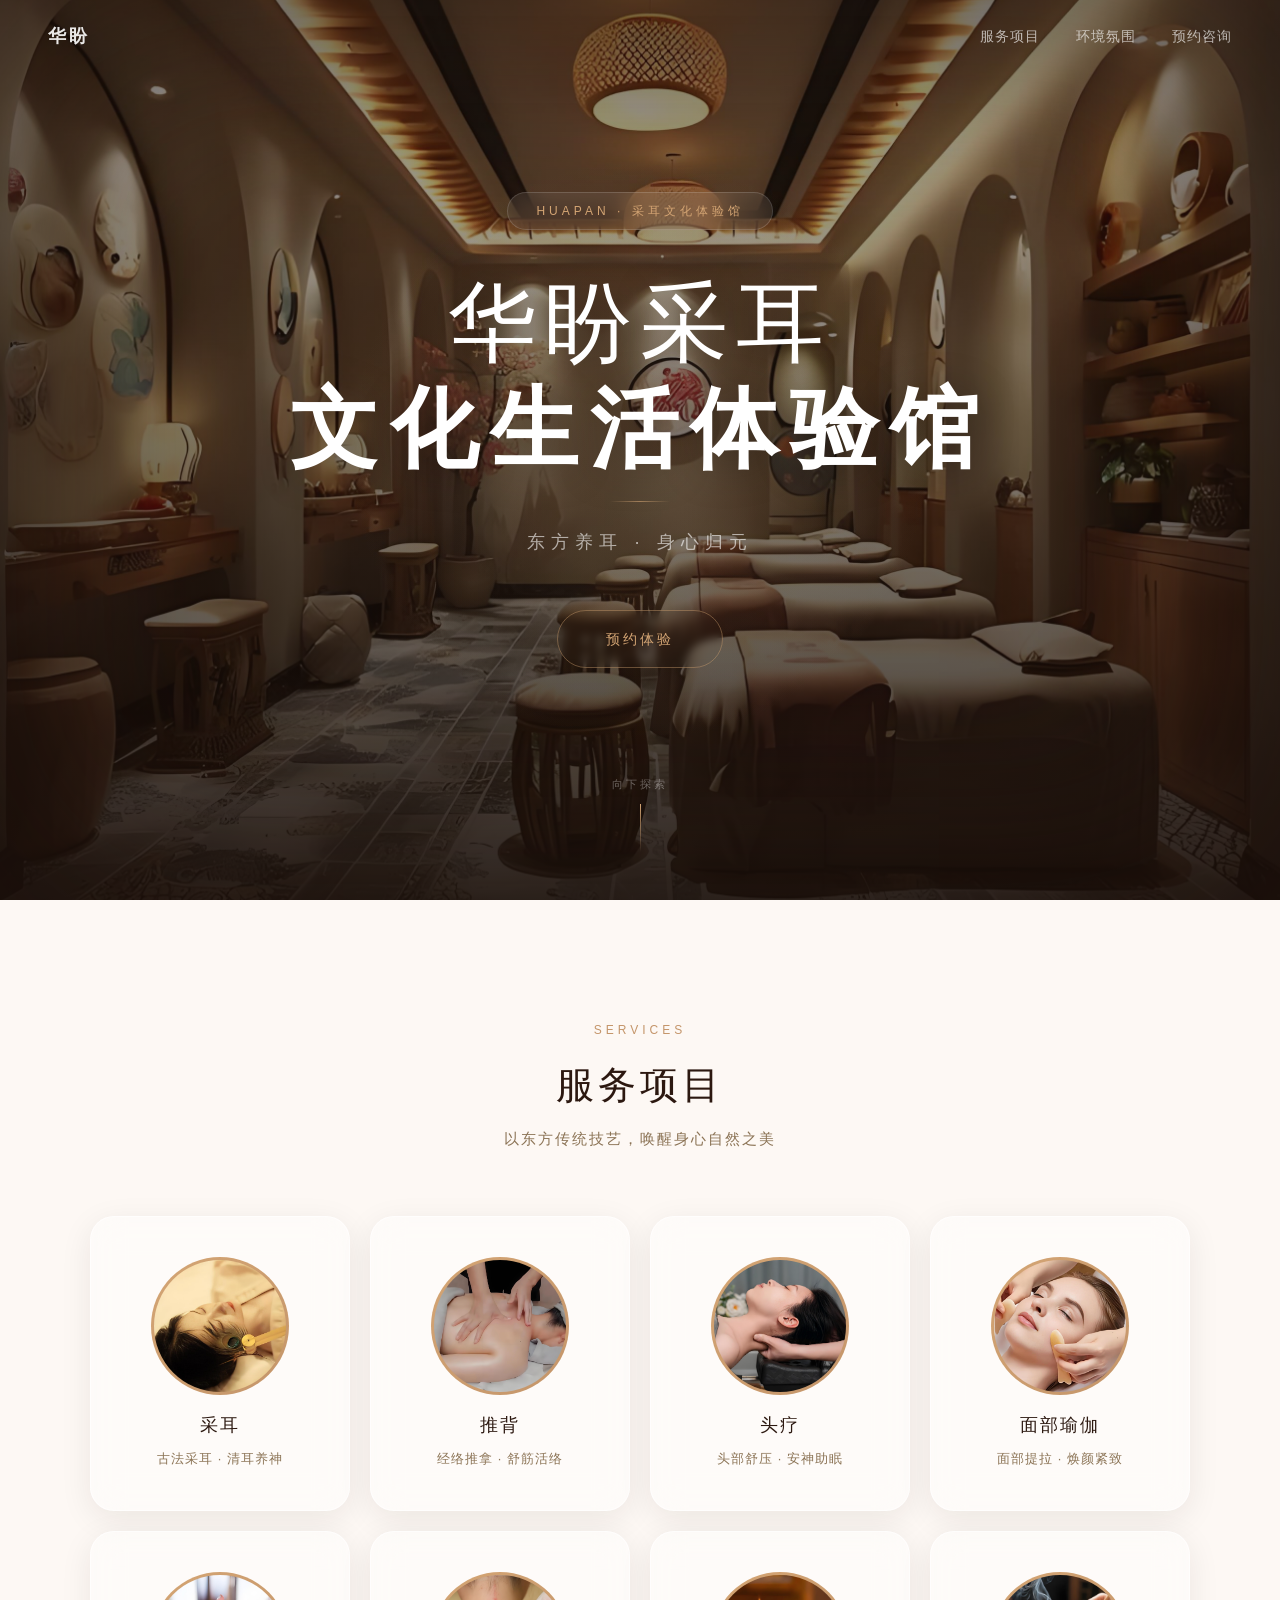
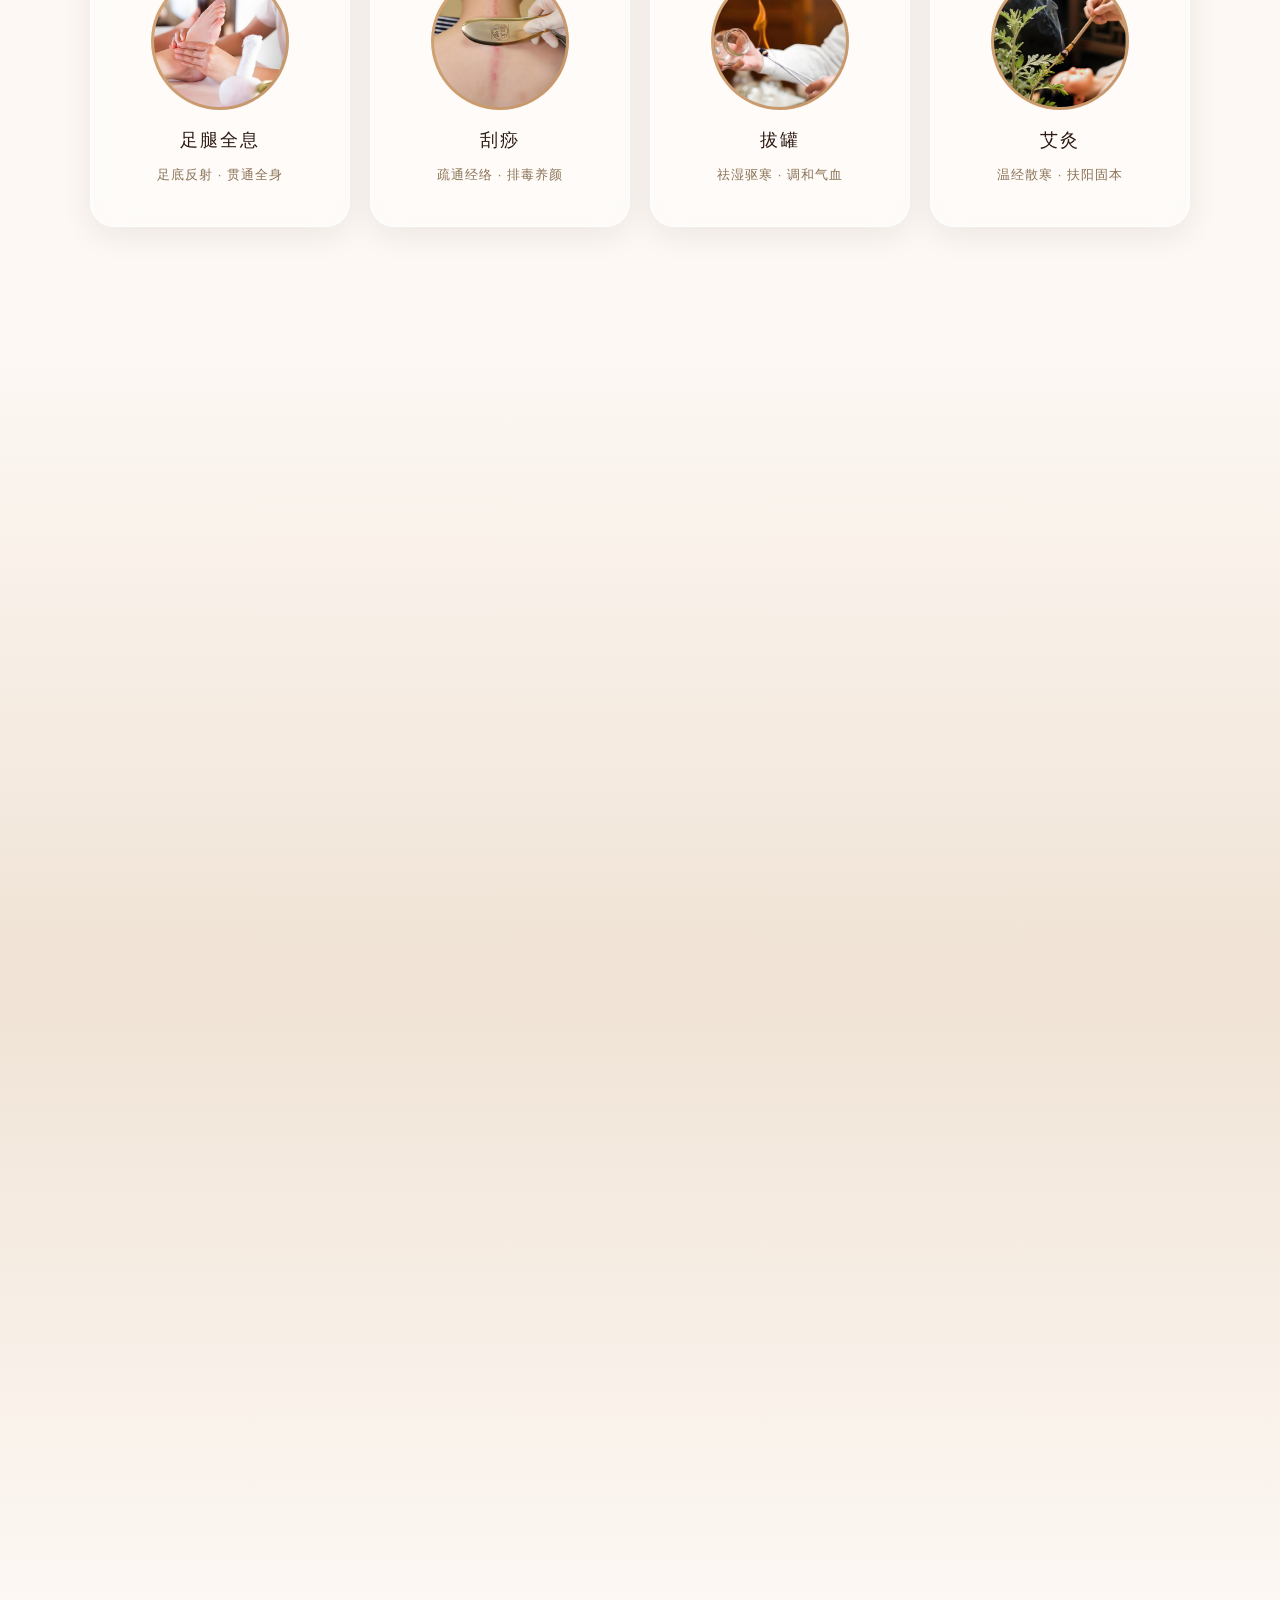
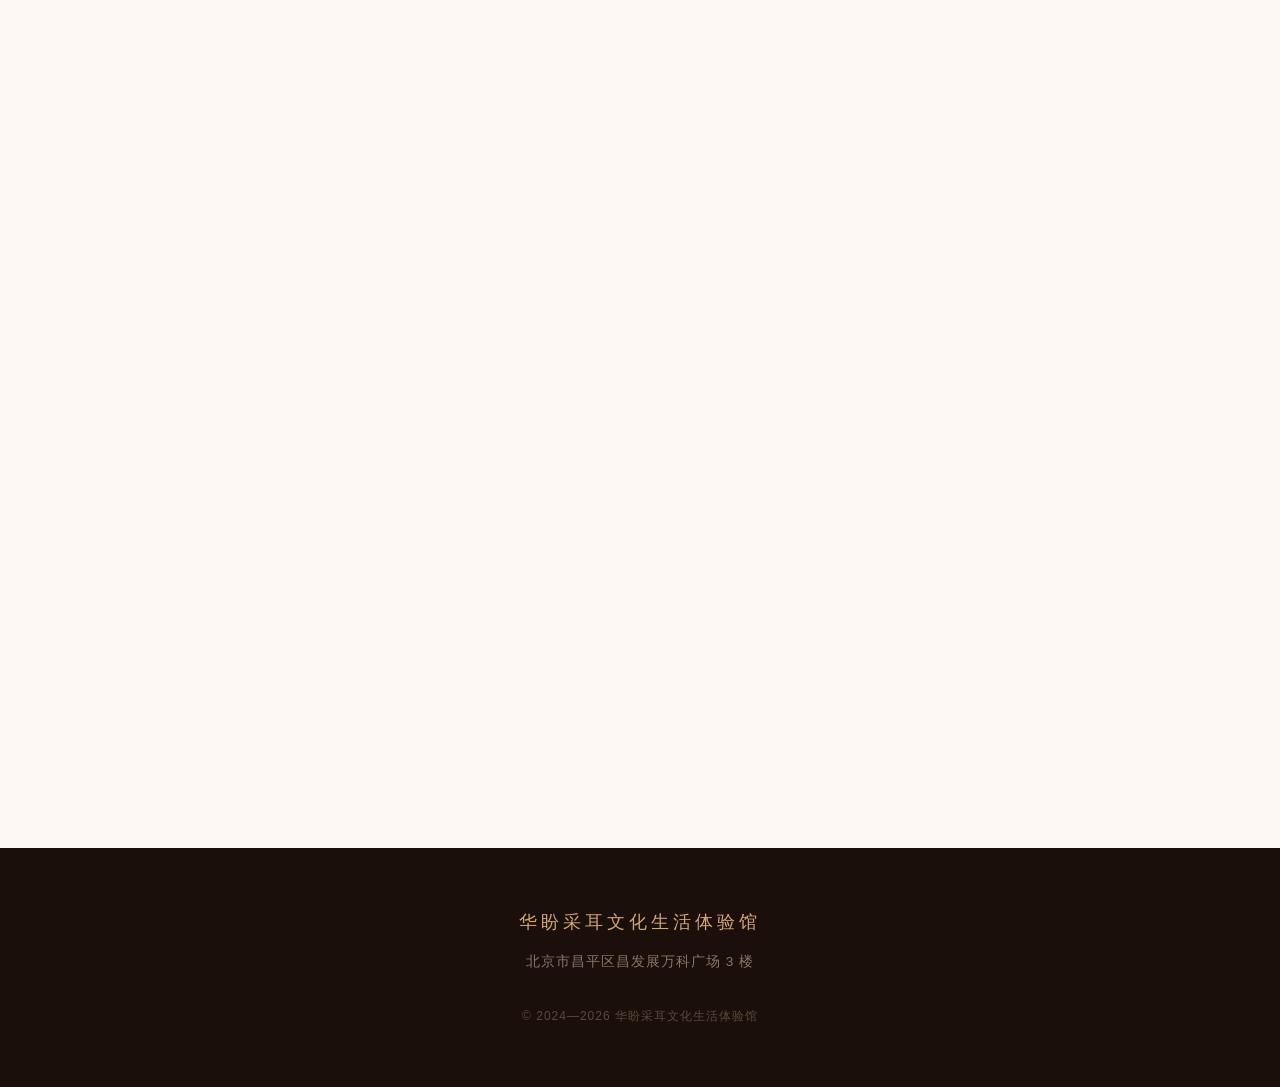
==== commit 34283520: "在网站添加问卷星表单" ====
--- a/index.html
+++ b/index.html
@@ -107,6 +107,7 @@
 </section>
 
 <!-- Contact -->
+<!--
 <section class="contact" id="contact">
   <p class="section-label reveal">Contact</p>
   <h2 class="section-title reveal">预约咨询</h2>
@@ -151,6 +152,12 @@
     </div>
   </div>
 </section>
+-->
+
+<section class="contact-iframe" style="padding: 40px 0; text-align: center;">
+  <iframe src="https://v.wjx.cn/vm/YtOxEry.aspx?width=750&source=iframe&s=t" width="789" height="750" frameborder="0" style="overflow:auto; max-width:100%;"></iframe>
+</section>
+
 
 <!-- Footer -->
 <footer>
